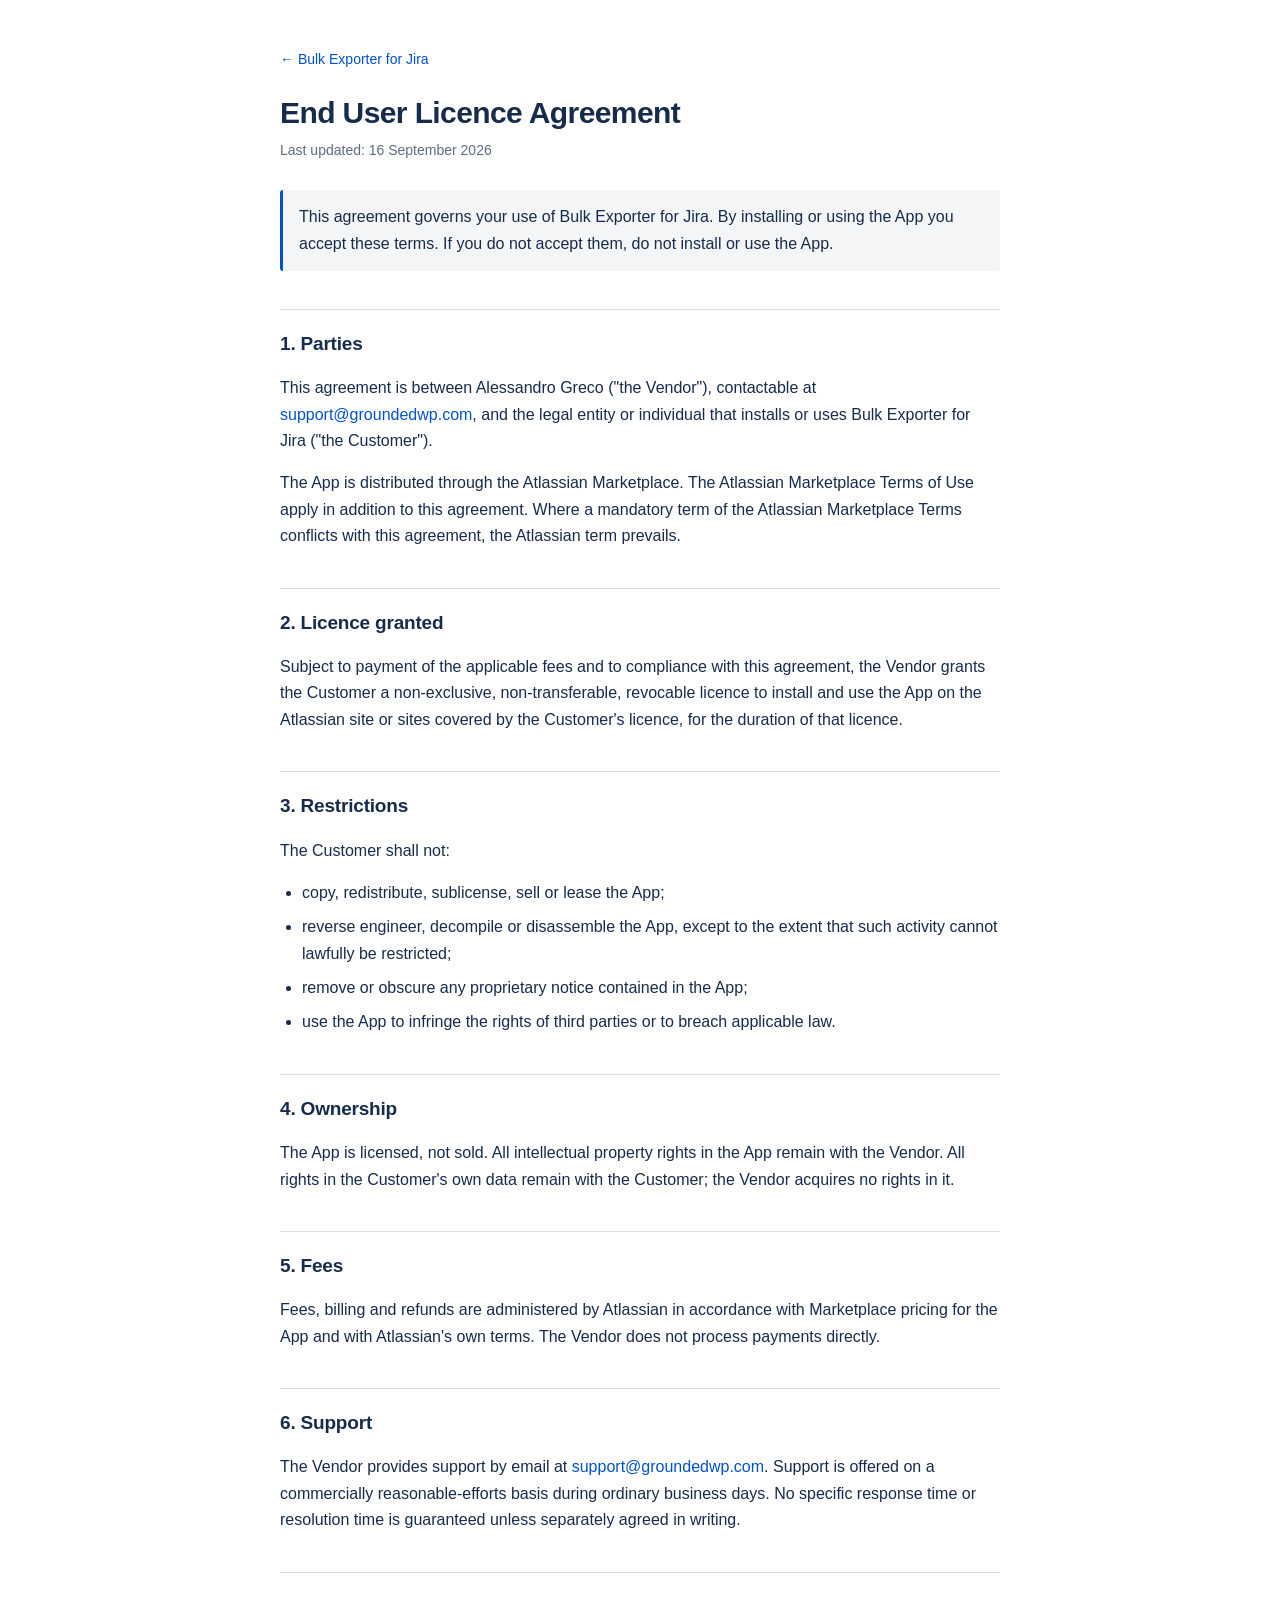
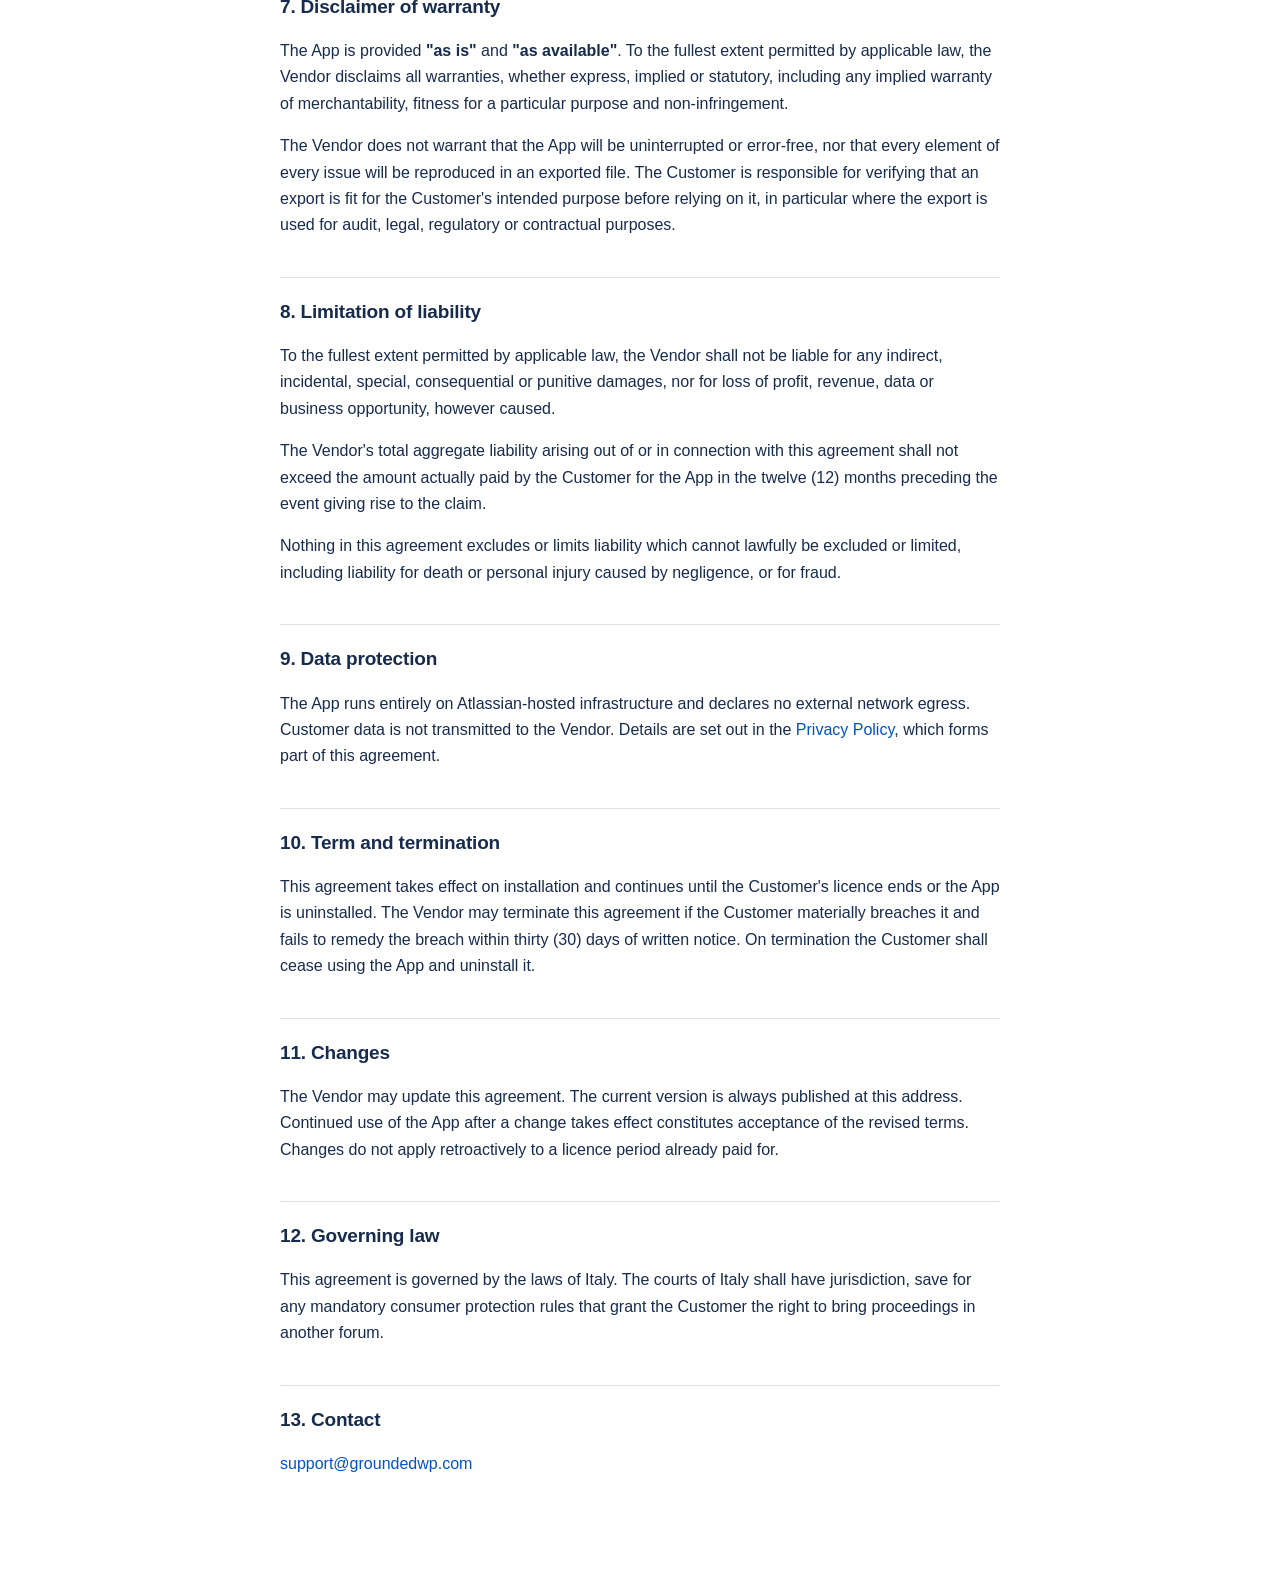
==== eula.html @ 8d958b2f "Pagine pubbliche: EULA, privacy policy e landing Documenti richiesti dall'Atlassian Marketplace per " ====
<!doctype html>
<html lang="en">
<head>
  <meta charset="utf-8" />
  <meta name="viewport" content="width=device-width, initial-scale=1" />
  <title>End User Licence Agreement — Bulk Exporter for Jira</title>
  <link rel="stylesheet" href="./style.css" />
</head>
<body>
<main>
  <p class="back"><a href="./">&larr; Bulk Exporter for Jira</a></p>
  <h1>End User Licence Agreement</h1>
  <p class="meta">Last updated: 16 September 2026</p>

  <div class="callout">
    This agreement governs your use of Bulk Exporter for Jira. By installing or
    using the App you accept these terms. If you do not accept them, do not
    install or use the App.
  </div>

  <h2>1. Parties</h2>
  <p>
    This agreement is between Alessandro Greco ("the Vendor"), contactable at
    <a href="mailto:support@groundedwp.com">support@groundedwp.com</a>, and the
    legal entity or individual that installs or uses Bulk Exporter for Jira
    ("the Customer").
  </p>
  <p>
    The App is distributed through the Atlassian Marketplace. The Atlassian
    Marketplace Terms of Use apply in addition to this agreement. Where a
    mandatory term of the Atlassian Marketplace Terms conflicts with this
    agreement, the Atlassian term prevails.
  </p>

  <h2>2. Licence granted</h2>
  <p>
    Subject to payment of the applicable fees and to compliance with this
    agreement, the Vendor grants the Customer a non-exclusive,
    non-transferable, revocable licence to install and use the App on the
    Atlassian site or sites covered by the Customer's licence, for the duration
    of that licence.
  </p>

  <h2>3. Restrictions</h2>
  <p>The Customer shall not:</p>
  <ul>
    <li>copy, redistribute, sublicense, sell or lease the App;</li>
    <li>reverse engineer, decompile or disassemble the App, except to the
        extent that such activity cannot lawfully be restricted;</li>
    <li>remove or obscure any proprietary notice contained in the App;</li>
    <li>use the App to infringe the rights of third parties or to breach
        applicable law.</li>
  </ul>

  <h2>4. Ownership</h2>
  <p>
    The App is licensed, not sold. All intellectual property rights in the App
    remain with the Vendor. All rights in the Customer's own data remain with
    the Customer; the Vendor acquires no rights in it.
  </p>

  <h2>5. Fees</h2>
  <p>
    Fees, billing and refunds are administered by Atlassian in accordance with
    Marketplace pricing for the App and with Atlassian's own terms. The Vendor
    does not process payments directly.
  </p>

  <h2>6. Support</h2>
  <p>
    The Vendor provides support by email at
    <a href="mailto:support@groundedwp.com">support@groundedwp.com</a>. Support
    is offered on a commercially reasonable-efforts basis during ordinary
    business days. No specific response time or resolution time is guaranteed
    unless separately agreed in writing.
  </p>

  <h2>7. Disclaimer of warranty</h2>
  <p>
    The App is provided <strong>"as is"</strong> and <strong>"as
    available"</strong>. To the fullest extent permitted by applicable law, the
    Vendor disclaims all warranties, whether express, implied or statutory,
    including any implied warranty of merchantability, fitness for a particular
    purpose and non-infringement.
  </p>
  <p>
    The Vendor does not warrant that the App will be uninterrupted or
    error-free, nor that every element of every issue will be reproduced in an
    exported file. The Customer is responsible for verifying that an export is
    fit for the Customer's intended purpose before relying on it, in particular
    where the export is used for audit, legal, regulatory or contractual
    purposes.
  </p>

  <h2>8. Limitation of liability</h2>
  <p>
    To the fullest extent permitted by applicable law, the Vendor shall not be
    liable for any indirect, incidental, special, consequential or punitive
    damages, nor for loss of profit, revenue, data or business opportunity,
    however caused.
  </p>
  <p>
    The Vendor's total aggregate liability arising out of or in connection with
    this agreement shall not exceed the amount actually paid by the Customer
    for the App in the twelve (12) months preceding the event giving rise to
    the claim.
  </p>
  <p>
    Nothing in this agreement excludes or limits liability which cannot lawfully
    be excluded or limited, including liability for death or personal injury
    caused by negligence, or for fraud.
  </p>

  <h2>9. Data protection</h2>
  <p>
    The App runs entirely on Atlassian-hosted infrastructure and declares no
    external network egress. Customer data is not transmitted to the Vendor.
    Details are set out in the <a href="./privacy.html">Privacy Policy</a>,
    which forms part of this agreement.
  </p>

  <h2>10. Term and termination</h2>
  <p>
    This agreement takes effect on installation and continues until the
    Customer's licence ends or the App is uninstalled. The Vendor may terminate
    this agreement if the Customer materially breaches it and fails to remedy
    the breach within thirty (30) days of written notice. On termination the
    Customer shall cease using the App and uninstall it.
  </p>

  <h2>11. Changes</h2>
  <p>
    The Vendor may update this agreement. The current version is always
    published at this address. Continued use of the App after a change takes
    effect constitutes acceptance of the revised terms. Changes do not apply
    retroactively to a licence period already paid for.
  </p>

  <h2>12. Governing law</h2>
  <p>
    This agreement is governed by the laws of Italy. The courts of Italy shall
    have jurisdiction, save for any mandatory consumer protection rules that
    grant the Customer the right to bring proceedings in another forum.
  </p>

  <h2>13. Contact</h2>
  <p>
    <a href="mailto:support@groundedwp.com">support@groundedwp.com</a>
  </p>
</main>
</body>
</html>
---- style.css ----
:root {
  --text: #172B4D;
  --muted: #5E6C84;
  --border: #DFE1E6;
  --accent: #0052CC;
  --bg: #FFFFFF;
  --panel: #F4F5F7;
}

@media (prefers-color-scheme: dark) {
  :root:not([data-theme="light"]) {
    --text: #E6EDF3;
    --muted: #9BA7B4;
    --border: #30363D;
    --accent: #6AA6FF;
    --bg: #0F1419;
    --panel: #1A1F26;
  }
}

:root[data-theme="dark"] {
  --text: #E6EDF3;
  --muted: #9BA7B4;
  --border: #30363D;
  --accent: #6AA6FF;
  --bg: #0F1419;
  --panel: #1A1F26;
}

* { box-sizing: border-box; }

body {
  margin: 0;
  padding: 48px 16px 80px;
  background: var(--bg);
  color: var(--text);
  font-family: -apple-system, BlinkMacSystemFont, "Segoe UI", Roboto, Helvetica, Arial, sans-serif;
  font-size: 16px;
  line-height: 1.65;
}

main { max-width: 720px; margin: 0 auto; }

h1 {
  font-size: 30px;
  line-height: 1.2;
  margin: 0 0 12px;
  letter-spacing: -0.02em;
}

h2 {
  font-size: 19px;
  margin: 38px 0 10px;
  padding-top: 18px;
  border-top: 1px solid var(--border);
  letter-spacing: -0.01em;
}

.lead { font-size: 18px; color: var(--muted); margin: 0 0 24px; }
.meta { color: var(--muted); font-size: 14px; margin: -4px 0 28px; }
.back { margin: 0 0 24px; font-size: 14px; }

a { color: var(--accent); text-decoration: none; }
a:hover { text-decoration: underline; }

.callout {
  background: var(--panel);
  border-left: 3px solid var(--accent);
  border-radius: 3px;
  padding: 14px 16px;
  margin: 24px 0;
}

ul { padding-left: 22px; }
li { margin-bottom: 8px; }

.docs { list-style: none; padding: 0; }
.docs li { margin-bottom: 10px; }

code {
  background: var(--panel);
  border-radius: 3px;
  padding: 2px 5px;
  font-family: ui-monospace, SFMono-Regular, Menlo, Consolas, monospace;
  font-size: 0.88em;
}

table {
  width: 100%;
  border-collapse: collapse;
  margin: 18px 0;
  font-size: 15px;
}

th, td {
  text-align: left;
  vertical-align: top;
  padding: 10px 12px;
  border-bottom: 1px solid var(--border);
}

th { background: var(--panel); font-weight: 600; }

@media (max-width: 600px) {
  body { padding: 28px 16px 60px; }
  h1 { font-size: 25px; }
  table, th, td { font-size: 14px; }
  th, td { padding: 8px 9px; }
}
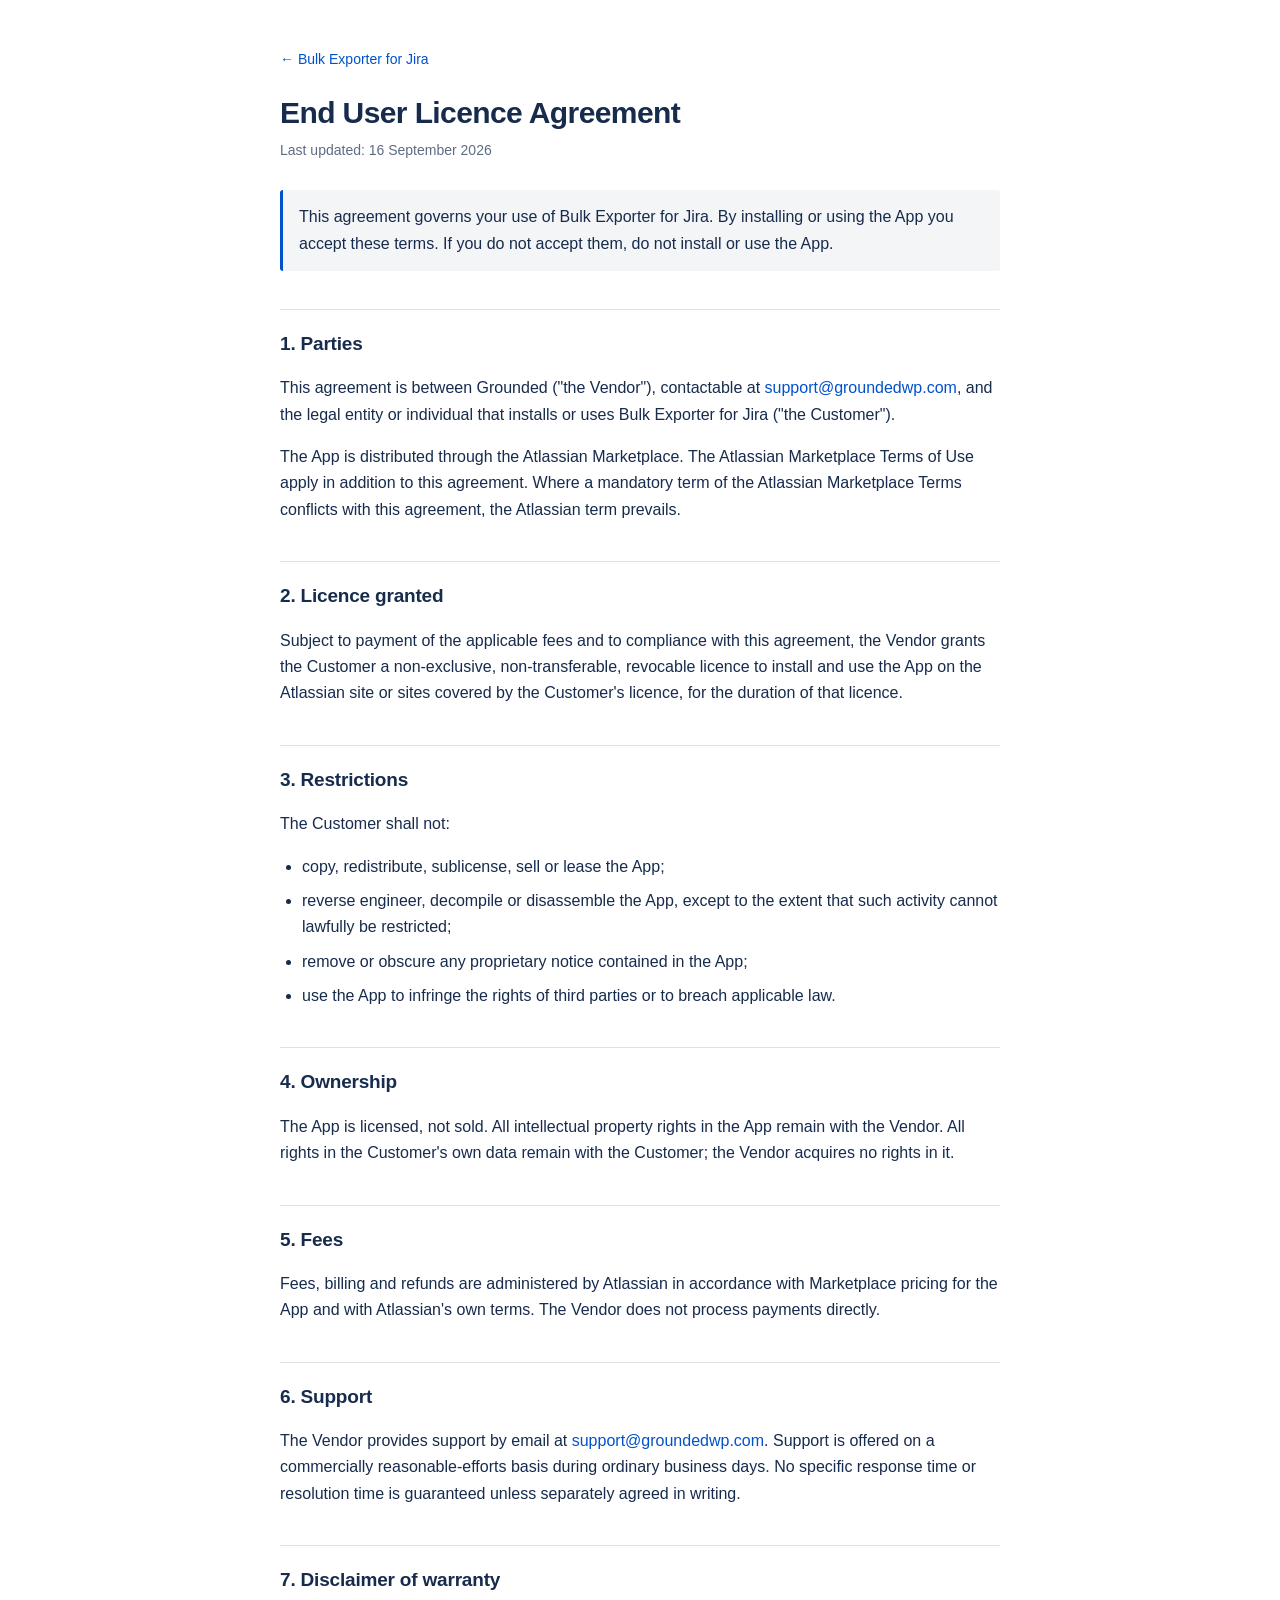
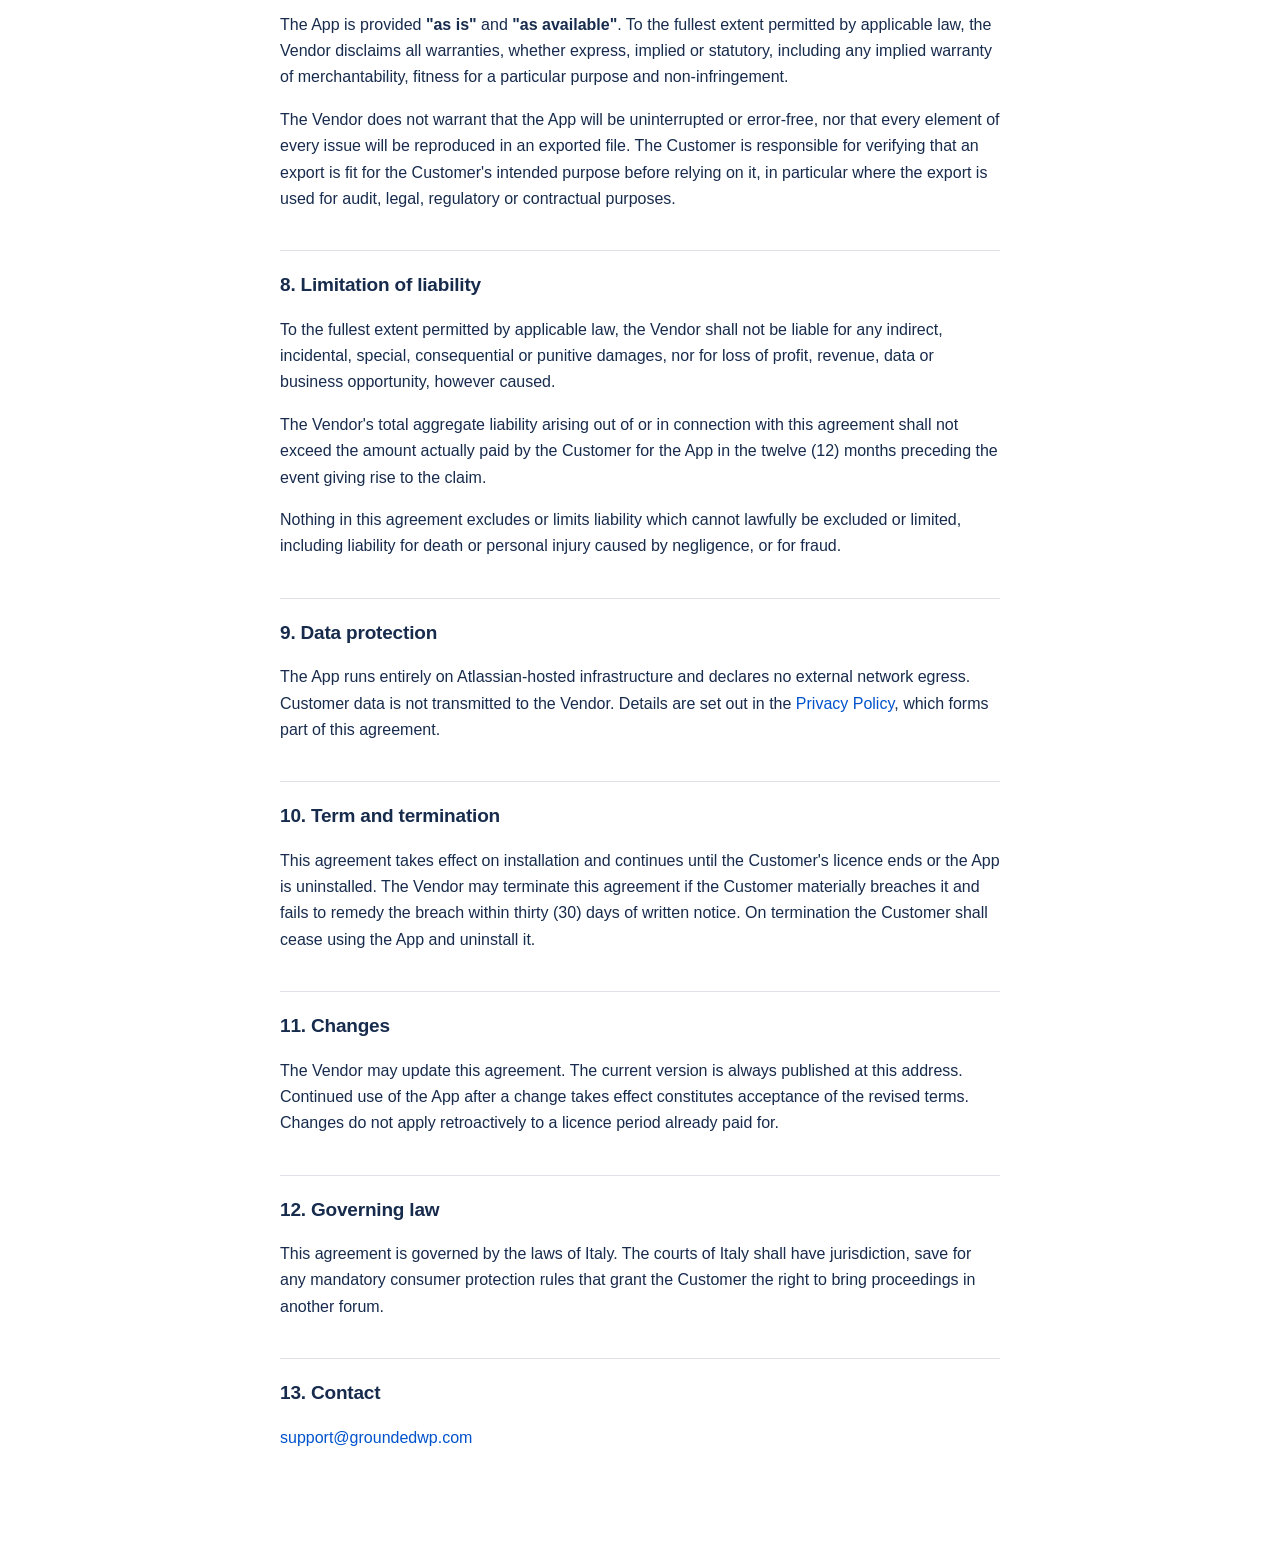
==== commit 85714bbb: "Vendor rinominato in Grounded; conservazione allineata a 12 ore" ====
--- a/eula.html
+++ b/eula.html
@@ -20,7 +20,7 @@
 
   <h2>1. Parties</h2>
   <p>
-    This agreement is between Alessandro Greco ("the Vendor"), contactable at
+    This agreement is between Grounded ("the Vendor"), contactable at
     <a href="mailto:support@groundedwp.com">support@groundedwp.com</a>, and the
     legal entity or individual that installs or uses Bulk Exporter for Jira
     ("the Customer").
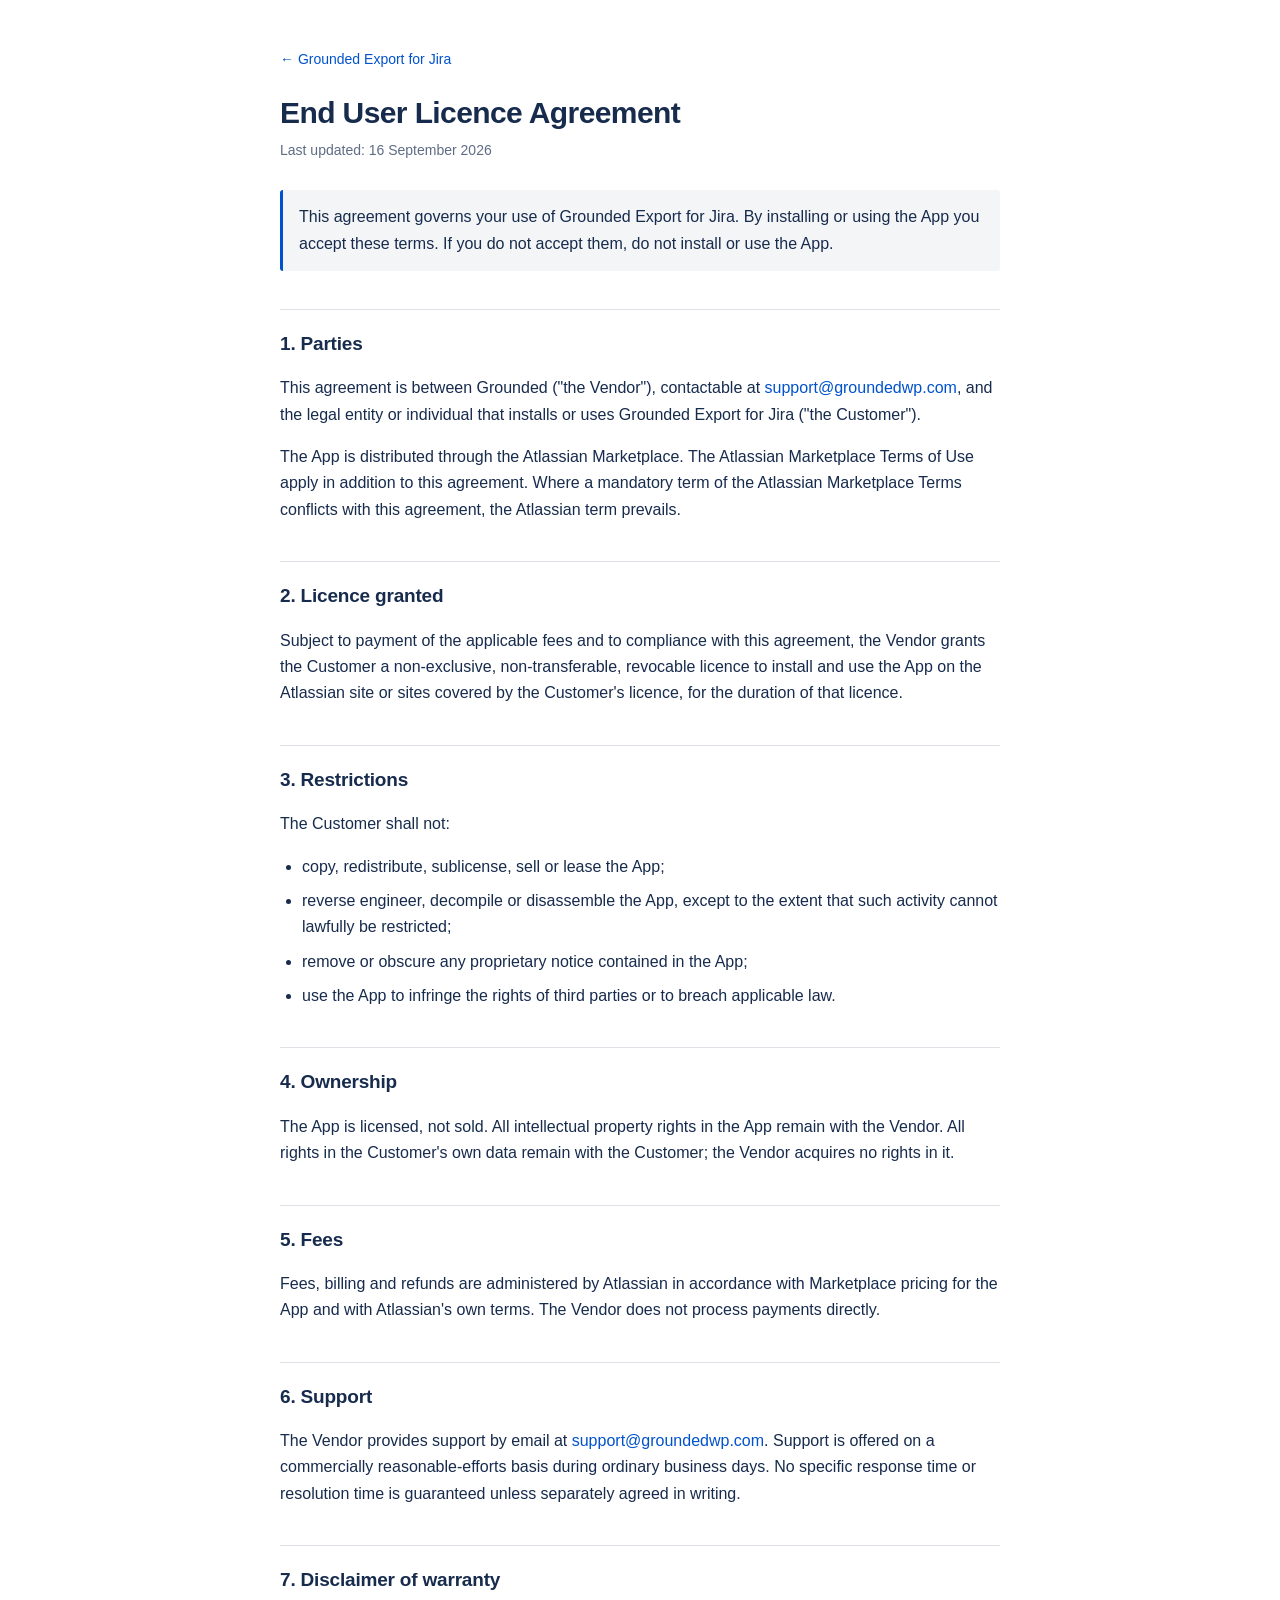
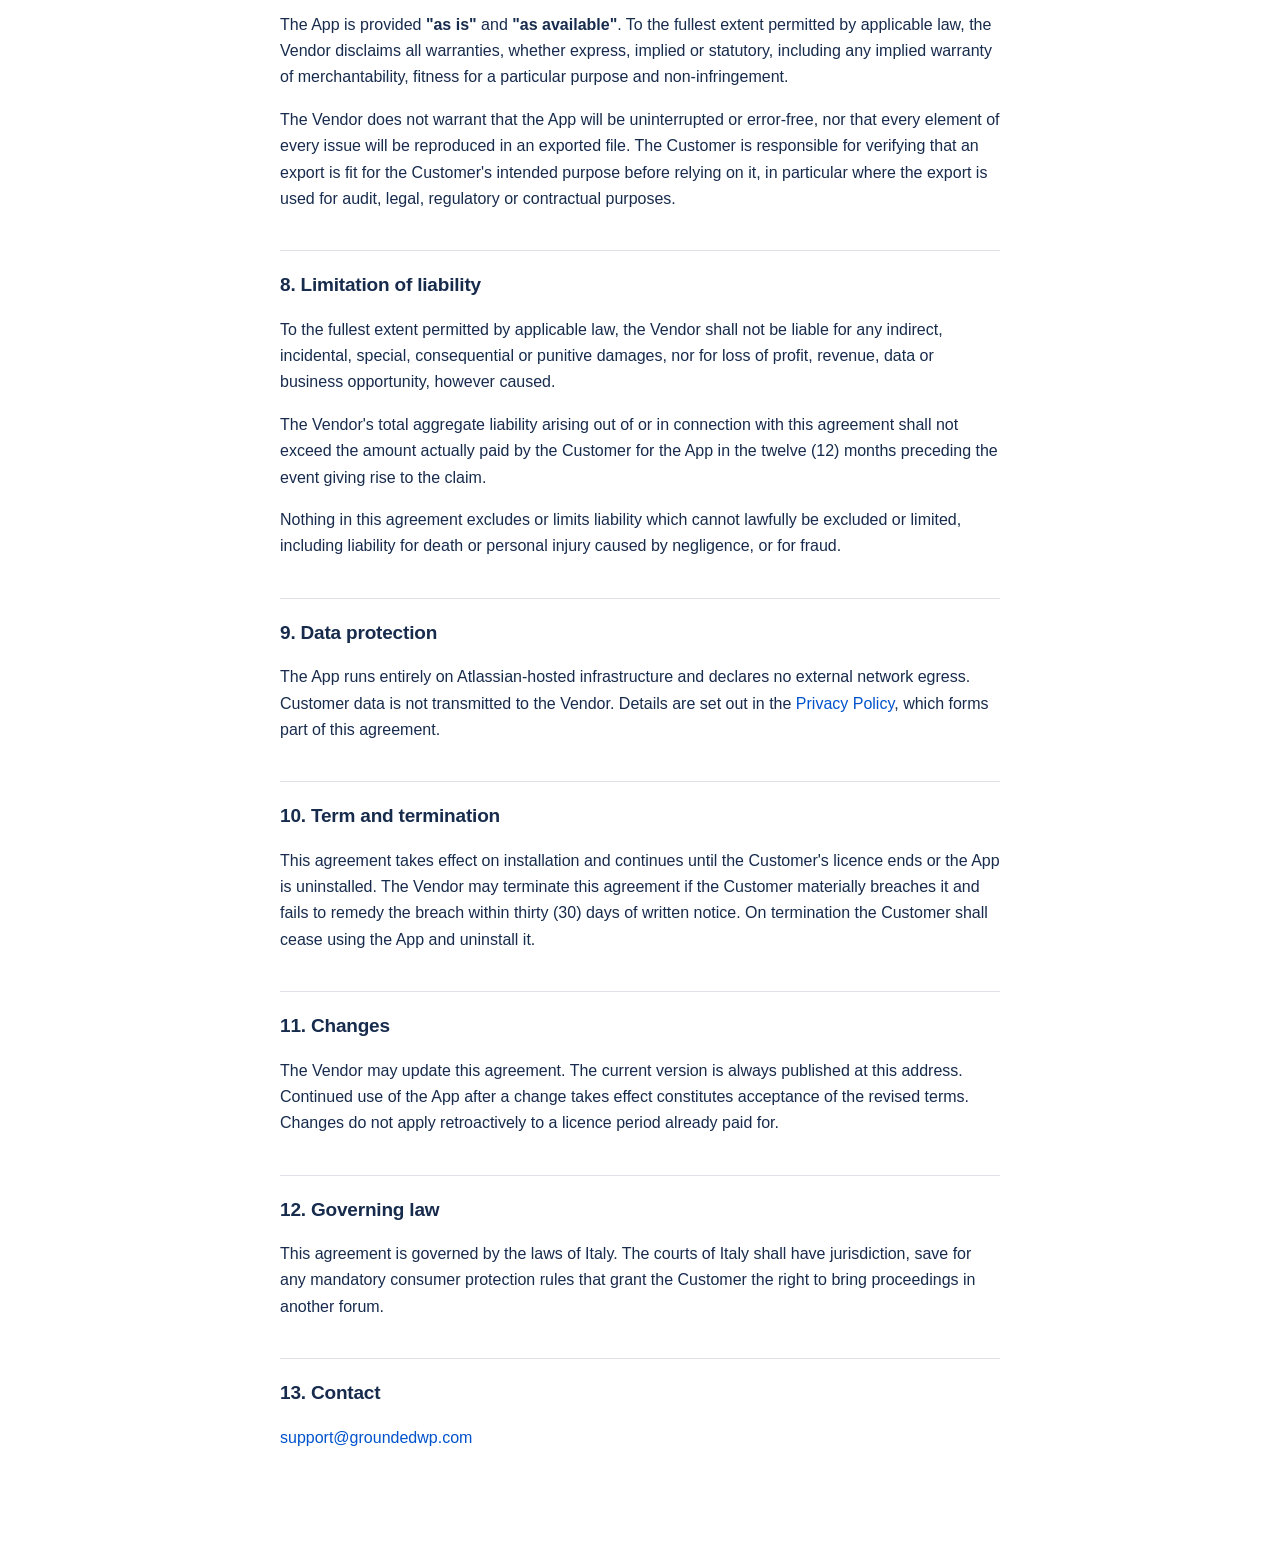
==== commit 6b87091d: "Rename public site to Grounded Export for Jira Resolves the Marketplace reviewer's name/branding con" ====
--- a/eula.html
+++ b/eula.html
@@ -3,17 +3,17 @@
 <head>
   <meta charset="utf-8" />
   <meta name="viewport" content="width=device-width, initial-scale=1" />
-  <title>End User Licence Agreement — Bulk Exporter for Jira</title>
+  <title>End User Licence Agreement — Grounded Export for Jira</title>
   <link rel="stylesheet" href="./style.css" />
 </head>
 <body>
 <main>
-  <p class="back"><a href="./">&larr; Bulk Exporter for Jira</a></p>
+  <p class="back"><a href="./">&larr; Grounded Export for Jira</a></p>
   <h1>End User Licence Agreement</h1>
   <p class="meta">Last updated: 16 September 2026</p>
 
   <div class="callout">
-    This agreement governs your use of Bulk Exporter for Jira. By installing or
+    This agreement governs your use of Grounded Export for Jira. By installing or
     using the App you accept these terms. If you do not accept them, do not
     install or use the App.
   </div>
@@ -22,7 +22,7 @@
   <p>
     This agreement is between Grounded ("the Vendor"), contactable at
     <a href="mailto:support@groundedwp.com">support@groundedwp.com</a>, and the
-    legal entity or individual that installs or uses Bulk Exporter for Jira
+    legal entity or individual that installs or uses Grounded Export for Jira
     ("the Customer").
   </p>
   <p>
